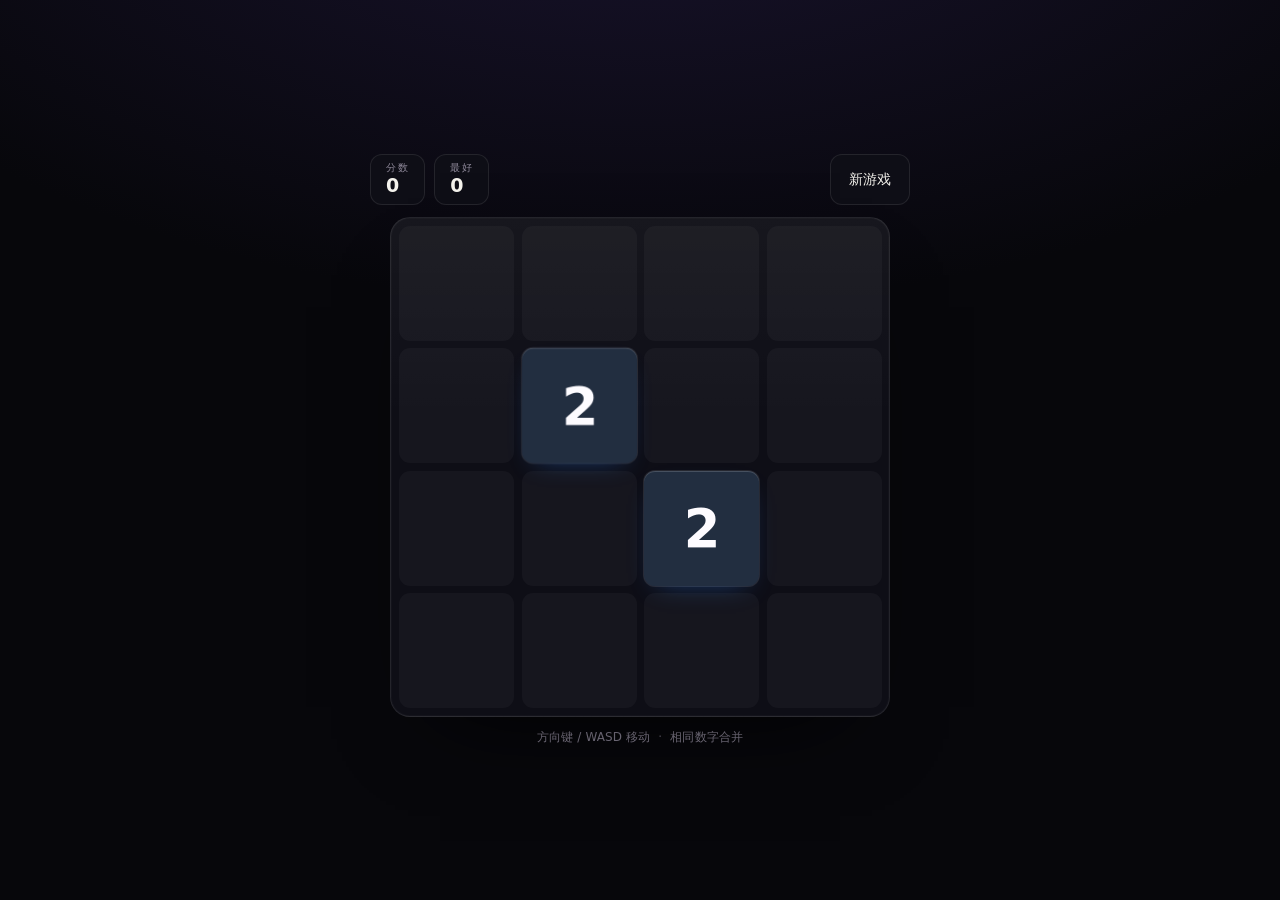
==== games/lattice/index.html @ f1bfd043 "改造为小游戏站:游戏墙 + 《晶格》" ====
<!doctype html>
<html lang="zh-CN">
<head>
  <meta charset="utf-8" />
  <meta name="viewport" content="width=device-width, initial-scale=1, viewport-fit=cover, user-scalable=no" />
  <title>晶格 · Lattice</title>
  <meta name="theme-color" content="#07070b" />
  <link rel="icon" type="image/svg+xml" href="../../assets/favicon.svg" />

  <script>
    (function () {
      var saved = null;
      try { saved = localStorage.getItem('theme'); } catch (e) {}
      var dark = saved ? saved === 'dark' : true;
      document.documentElement.dataset.theme = dark ? 'dark' : 'light';
    })();
  </script>

  <style>
    :root {
      --bg: #07070b;
      --panel: #0e0e16;
      --line: rgba(255, 255, 255, 0.09);
      --text: #f4f2ec;
      --dim: #8d8798;
      --accent: #ff6b35;
      --mono: ui-monospace, SFMono-Regular, Menlo, Consolas, monospace;
      --sans: ui-sans-serif, system-ui, -apple-system, "Segoe UI", "PingFang SC",
        "Hiragino Sans GB", "Microsoft YaHei", sans-serif;
    }

    * { box-sizing: border-box; }

    html, body { height: 100%; }

    body {
      margin: 0;
      display: flex;
      align-items: center;
      justify-content: center;
      min-height: 100vh;
      min-height: 100dvh;
      padding: 14px;
      overflow: hidden;
      background:
        radial-gradient(120% 90% at 50% -20%, #1a1430 0%, #07070b 60%),
        var(--bg);
      color: var(--text);
      font-family: var(--sans);
      -webkit-font-smoothing: antialiased;
      touch-action: manipulation;
      -webkit-tap-highlight-color: transparent;
    }

    .wrap {
      --size: min(92vw, 58dvh, 500px);
      width: 100%;
      max-width: 540px;
      display: flex;
      flex-direction: column;
      gap: 12px;
    }

    /* ── 顶部信息条 ── */
    .hud {
      display: flex;
      align-items: stretch;
      gap: 9px;
    }

    .hud-cell {
      display: flex;
      flex-direction: column;
      gap: 1px;
      padding: 7px 15px;
      border: 1px solid var(--line);
      border-radius: 12px;
      background: var(--panel);
      line-height: 1.15;
    }

    .hud-cell span {
      font-family: var(--mono);
      font-size: 10px;
      letter-spacing: 0.16em;
      color: var(--dim);
      text-transform: uppercase;
    }

    .hud-cell b {
      font-size: 19px;
      font-weight: 700;
      font-variant-numeric: tabular-nums;
      letter-spacing: -0.02em;
    }

    .new {
      margin-left: auto;
      align-self: stretch;
      padding: 0 18px;
      border: 1px solid var(--line);
      border-radius: 12px;
      background: var(--panel);
      color: var(--text);
      font-family: var(--sans);
      font-size: 13.5px;
      font-weight: 550;
      cursor: pointer;
      transition: border-color 0.2s ease, transform 0.15s ease, background-color 0.2s ease;
    }

    .new:hover { border-color: rgba(255, 255, 255, 0.24); transform: translateY(-1px); }
    .new:active { transform: translateY(0) scale(0.985); }

    /* ── 棋盘 ── */
    .board {
      position: relative;
      width: var(--size);
      height: var(--size);
      margin: 0 auto;
      padding: 8px;
      display: grid;
      grid-template-columns: repeat(4, 1fr);
      grid-template-rows: repeat(4, 1fr);
      gap: 8px;
      border: 1px solid var(--line);
      border-radius: 20px;
      background:
        linear-gradient(180deg, rgba(255, 255, 255, 0.035), transparent 40%),
        var(--panel);
      box-shadow: 0 40px 90px -50px #000, inset 0 0 0 1px rgba(255, 255, 255, 0.02);
      touch-action: none;
      user-select: none;
      -webkit-user-select: none;
    }

    .cell {
      position: relative;
      display: grid;
      place-items: center;
      border-radius: 11px;
      background: rgba(255, 255, 255, 0.035);
      box-shadow: none;
      color: transparent;
      font-size: calc(var(--size) / 9.5);
      font-weight: 700;
      font-variant-numeric: tabular-nums;
      letter-spacing: -0.03em;
      transition: background-color 0.12s ease, box-shadow 0.25s ease, color 0.12s ease;
      will-change: transform;
    }

    .cell[data-v="128"],
    .cell[data-v="256"],
    .cell[data-v="512"],
    .cell[data-v="1024"],
    .cell[data-v="2048"] { font-size: calc(var(--size) / 11.5); }

    @keyframes pop {
      0% { transform: scale(0.82); }
      62% { transform: scale(1.05); }
      100% { transform: scale(1); }
    }

    .cell.pop { animation: pop 0.17s cubic-bezier(0.2, 0.7, 0.3, 1); }

    /* ── 提示 ── */
    .tips {
      display: flex;
      align-items: center;
      justify-content: center;
      gap: 8px;
      font-size: 12px;
      color: var(--dim);
      letter-spacing: 0.01em;
    }

    .tips .sep { opacity: 0.5; }

    @media (hover: none) {
      .tips .desk { display: none; }
    }

    @media (hover: hover) {
      .tips .touch { display: none; }
    }

    /* ── 结束遮罩 ── */
    .overlay {
      position: fixed;
      inset: 0;
      z-index: 10;
      display: grid;
      place-items: center;
      padding: 24px;
      background: rgba(6, 6, 10, 0.84);
      -webkit-backdrop-filter: blur(7px);
      backdrop-filter: blur(7px);
      animation: fade 0.28s ease both;
    }

    .overlay[hidden] { display: none; }

    @keyframes fade { from { opacity: 0; } to { opacity: 1; } }

    .panel {
      width: 100%;
      max-width: 300px;
      padding: 26px 26px 24px;
      border: 1px solid rgba(255, 255, 255, 0.11);
      border-radius: 20px;
      background: linear-gradient(180deg, #17131f, #0b0b11);
      box-shadow: 0 40px 90px -40px #000;
      text-align: center;
    }

    .ov-tag {
      margin: 0 0 12px;
      font-family: var(--mono);
      font-size: 10.5px;
      letter-spacing: 0.3em;
      color: var(--dim);
      text-transform: uppercase;
    }

    .ov-score {
      margin: 0 0 20px;
      display: flex;
      flex-direction: column;
      gap: 5px;
    }

    .ov-score b {
      font-size: 46px;
      line-height: 1;
      letter-spacing: -0.04em;
      color: #fff;
    }

    .ov-score span {
      font-family: var(--mono);
      font-size: 11.5px;
      letter-spacing: 0.08em;
      color: var(--dim);
    }

    .panel .new {
      margin: 0;
      width: 100%;
      padding: 12px 0;
      background: var(--accent);
      border-color: transparent;
      color: #1a0b04;
      font-weight: 650;
      font-size: 14.5px;
    }

    .panel .new:hover { background: #ff7d4d; }

    @media (prefers-reduced-motion: reduce) {
      *, *::before, *::after {
        animation-duration: 0.01ms !important;
        transition-duration: 0.01ms !important;
      }
    }
  </style>
</head>

<body>
  <div class="wrap">
    <header class="hud">
      <div class="hud-cell"><span>分数</span><b id="score">0</b></div>
      <div class="hud-cell"><span>最好</span><b id="best">0</b></div>
      <button class="new" id="newBtn" type="button">新游戏</button>
    </header>

    <main class="board" id="board" aria-label="晶格棋盘"></main>

    <footer class="tips">
      <span class="touch">滑动屏幕移动</span>
      <span class="desk">方向键 / WASD 移动</span>
      <span class="sep">·</span>
      <span>相同数字合并</span>
    </footer>

    <div class="overlay" id="overlay" hidden>
      <div class="panel" role="dialog" aria-label="游戏结束">
        <p class="ov-tag">Game Over</p>
        <p class="ov-score">
          <b id="finalScore">0</b>
          <span id="ovBest">最好 0</span>
        </p>
        <button class="new" id="againBtn" type="button">再来一局</button>
      </div>
    </div>
  </div>

  <script>
    (function () {
      'use strict';

      var N = 4;
      var KEY = 'xg:best:lattice';
      var SLUG = 'lattice';

      var boardEl = document.getElementById('board');
      var scoreEl = document.getElementById('score');
      var bestEl = document.getElementById('best');
      var overlay = document.getElementById('overlay');
      var finalEl = document.getElementById('finalScore');
      var ovBestEl = document.getElementById('ovBest');

      var cells = [];
      var grid = [];
      var prev = [];
      var score = 0;
      var best = 0;
      var over = false;

      try { best = parseInt(localStorage.getItem(KEY) || '0', 10) || 0; } catch (e) { best = 0; }

      /* 建格子 */
      for (var i = 0; i < N * N; i++) {
        var cell = document.createElement('div');
        cell.className = 'cell';
        cell.dataset.v = '0';
        boardEl.appendChild(cell);
        cells.push(cell);
      }

      /* 数值越大,颜色从冷紫走到暖橙 —— 这就是"The lattice heats up" */
      function palette(v) {
        var t = Math.log2(v);            // 1 (2) … 11 (2048)
        var hue = 236 - t * 21;          // 236 → 5
        var sat = 26 + t * 5;
        var light = 15 + t * 4.2;
        return {
          bg: 'hsl(' + hue + ' ' + sat + '% ' + light + '%)',
          glow: 'hsla(' + hue + ' 92% 58% / 0.45)'
        };
      }

      function flat() {
        var out = [];
        for (var r = 0; r < N; r++) {
          for (var c = 0; c < N; c++) out.push(grid[r][c]);
        }
        return out;
      }

      function saveBest() {
        try { localStorage.setItem(KEY, String(best)); } catch (e) {}
        try {
          if (window.parent && window.parent !== window) {
            window.parent.postMessage(
              { type: 'xg:score', slug: SLUG, score: score, best: best },
              '*'
            );
          }
        } catch (e) {}
      }

      function render() {
        for (var r = 0; r < N; r++) {
          for (var c = 0; c < N; c++) {
            var idx = r * N + c;
            var v = grid[r][c];
            var el = cells[idx];

            el.dataset.v = v ? String(v) : '0';
            el.textContent = v ? String(v) : '';

            if (v) {
              var p = palette(v);
              el.style.background = p.bg;
              el.style.color = '#fdfbff';
              el.style.boxShadow =
                '0 0 0 1px rgba(255,255,255,0.10), 0 10px 26px -14px ' + p.glow +
                ', inset 0 1px 0 rgba(255,255,255,0.16)';
            } else {
              el.style.background = 'rgba(255,255,255,0.035)';
              el.style.color = 'transparent';
              el.style.boxShadow = 'none';
            }

            // 新出现或刚合并的格子弹一下
            if (v && prev[idx] !== v) {
              el.classList.remove('pop');
              void el.offsetWidth;
              el.classList.add('pop');
            }
          }
        }

        prev = flat();
        scoreEl.textContent = String(score);

        if (score > best) {
          best = score;
          saveBest();
        }
        bestEl.textContent = String(best);
      }

      function empties() {
        var out = [];
        for (var r = 0; r < N; r++) {
          for (var c = 0; c < N; c++) {
            if (!grid[r][c]) out.push([r, c]);
          }
        }
        return out;
      }

      function addTile() {
        var slots = empties();
        if (!slots.length) return;
        var pick = slots[Math.floor(Math.random() * slots.length)];
        grid[pick[0]][pick[1]] = Math.random() < 0.9 ? 2 : 4;
      }

      function slide(line) {
        var vals = line.filter(Boolean);
        var out = [];
        for (var i = 0; i < vals.length; i++) {
          if (vals[i] === vals[i + 1]) {
            var merged = vals[i] * 2;
            out.push(merged);
            score += merged;
            i++;
          } else {
            out.push(vals[i]);
          }
        }
        while (out.length < N) out.push(0);
        return out;
      }

      function canMove() {
        for (var r = 0; r < N; r++) {
          for (var c = 0; c < N; c++) {
            var v = grid[r][c];
            if (!v) return true;
            if (c < N - 1 && grid[r][c + 1] === v) return true;
            if (r < N - 1 && grid[r + 1][c] === v) return true;
          }
        }
        return false;
      }

      function move(dir) {
        if (over) return;

        var before = flat().join(',');
        var r, c, line;

        if (dir === 'left' || dir === 'right') {
          for (r = 0; r < N; r++) {
            line = grid[r].slice();
            if (dir === 'right') line.reverse();
            line = slide(line);
            if (dir === 'right') line.reverse();
            grid[r] = line;
          }
        } else {
          for (c = 0; c < N; c++) {
            line = [];
            for (r = 0; r < N; r++) line.push(grid[r][c]);
            if (dir === 'down') line.reverse();
            line = slide(line);
            if (dir === 'down') line.reverse();
            for (r = 0; r < N; r++) grid[r][c] = line[r];
          }
        }

        if (flat().join(',') === before) return;

        addTile();
        render();

        if (!canMove()) end();
      }

      function end() {
        over = true;
        finalEl.textContent = String(score);
        ovBestEl.textContent = '最好 ' + best;
        overlay.hidden = false;
      }

      function reset() {
        grid = [];
        for (var r = 0; r < N; r++) {
          var row = [];
          for (var c = 0; c < N; c++) row.push(0);
          grid.push(row);
        }
        prev = [];
        for (var k = 0; k < N * N; k++) prev.push(0);

        score = 0;
        over = false;
        overlay.hidden = true;

        addTile();
        addTile();
        render();
      }

      /* ── 键盘 ── */
      var keys = {
        arrowleft: 'left', arrowright: 'right', arrowup: 'up', arrowdown: 'down',
        a: 'left', d: 'right', w: 'up', s: 'down', h: 'left', l: 'right', k: 'up', j: 'down'
      };

      document.addEventListener('keydown', function (e) {
        var dir = keys[String(e.key).toLowerCase()];
        if (!dir) return;
        e.preventDefault();
        if (!overlay.hidden) return;
        move(dir);
      }, { passive: false });

      /* ── 触屏滑动 ── */
      var startX = 0, startY = 0, tracking = false;

      boardEl.addEventListener('touchstart', function (e) {
        if (e.touches.length !== 1) return;
        tracking = true;
        startX = e.touches[0].clientX;
        startY = e.touches[0].clientY;
      }, { passive: true });

      boardEl.addEventListener('touchmove', function (e) {
        if (tracking && e.cancelable) e.preventDefault();
      }, { passive: false });

      boardEl.addEventListener('touchend', function (e) {
        if (!tracking) return;
        tracking = false;
        var t = e.changedTouches[0];
        var dx = t.clientX - startX;
        var dy = t.clientY - startY;
        var ax = Math.abs(dx), ay = Math.abs(dy);
        if (Math.max(ax, ay) < 22) return;
        move(ax > ay ? (dx > 0 ? 'right' : 'left') : (dy > 0 ? 'down' : 'up'));
      }, { passive: true });

      /* ── 鼠标拖拽(桌面端也能划) ── */
      var mDown = false, mX = 0, mY = 0;

      boardEl.addEventListener('mousedown', function (e) {
        mDown = true;
        mX = e.clientX;
        mY = e.clientY;
      });

      window.addEventListener('mouseup', function (e) {
        if (!mDown) return;
        mDown = false;
        var dx = e.clientX - mX;
        var dy = e.clientY - mY;
        var ax = Math.abs(dx), ay = Math.abs(dy);
        if (Math.max(ax, ay) < 26) return;
        if (!overlay.hidden) return;
        move(ax > ay ? (dx > 0 ? 'right' : 'left') : (dy > 0 ? 'down' : 'up'));
      });

      /* ── 按钮 ── */
      document.getElementById('newBtn').addEventListener('click', reset);
      document.getElementById('againBtn').addEventListener('click', reset);

      reset();
    })();
  </script>
</body>
</html>
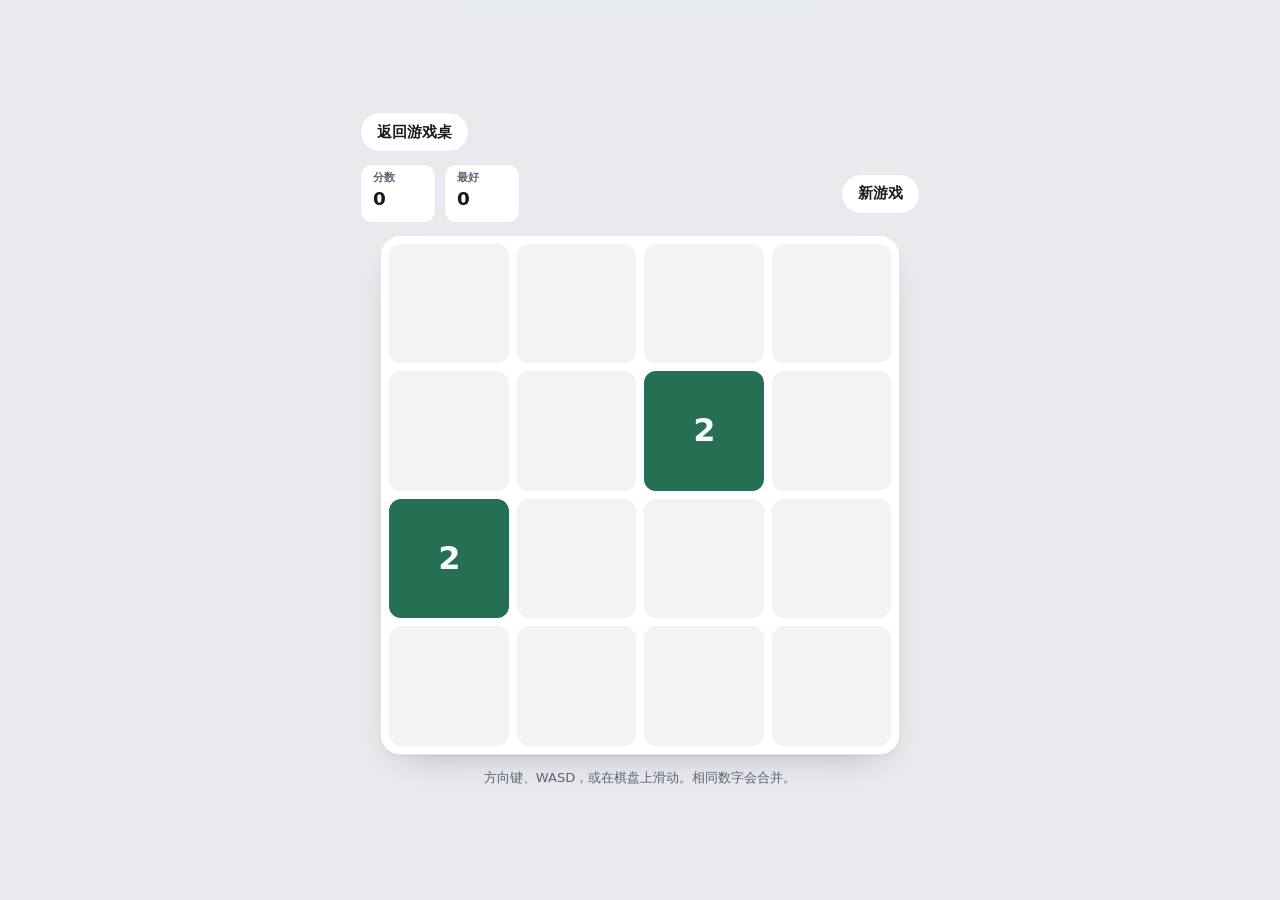
==== commit 2507c42a: "重做游戏桌：门户首页和五款可玩的小游戏 用静态页面替换原来的空游戏墙。首页是卡片目录，晶格、贪吃蛇、翻牌、脉冲和打砖块都可以在本机直接打开。  Co-authored-by: Xlattice0 <X" ====
--- a/games/lattice/index.html
+++ b/games/lattice/index.html
@@ -2,341 +2,109 @@
 <html lang="zh-CN">
 <head>
   <meta charset="utf-8" />
-  <meta name="viewport" content="width=device-width, initial-scale=1, viewport-fit=cover, user-scalable=no" />
-  <title>晶格 · Lattice</title>
-  <meta name="theme-color" content="#07070b" />
+  <meta name="viewport" content="width=device-width, initial-scale=1, viewport-fit=cover" />
+  <title>晶格 · XLattice</title>
+  <meta name="theme-color" content="#e8eaee" />
   <link rel="icon" type="image/svg+xml" href="../../assets/favicon.svg" />
-
-  <script>
-    (function () {
-      var saved = null;
-      try { saved = localStorage.getItem('theme'); } catch (e) {}
-      var dark = saved ? saved === 'dark' : true;
-      document.documentElement.dataset.theme = dark ? 'dark' : 'light';
-    })();
-  </script>
-
+  <link rel="stylesheet" href="../../assets/tokens.css" />
+  <link rel="stylesheet" href="../../assets/base.css" />
+  <link rel="stylesheet" href="../../assets/game.css" />
+  <script src="../../assets/boot.js"></script>
   <style>
-    :root {
-      --bg: #07070b;
-      --panel: #0e0e16;
-      --line: rgba(255, 255, 255, 0.09);
-      --text: #f4f2ec;
-      --dim: #8d8798;
-      --accent: #ff6b35;
-      --mono: ui-monospace, SFMono-Regular, Menlo, Consolas, monospace;
-      --sans: ui-sans-serif, system-ui, -apple-system, "Segoe UI", "PingFang SC",
-        "Hiragino Sans GB", "Microsoft YaHei", sans-serif;
-    }
-
-    * { box-sizing: border-box; }
-
-    html, body { height: 100%; }
-
-    body {
-      margin: 0;
-      display: flex;
-      align-items: center;
-      justify-content: center;
-      min-height: 100vh;
-      min-height: 100dvh;
-      padding: 14px;
-      overflow: hidden;
-      background:
-        radial-gradient(120% 90% at 50% -20%, #1a1430 0%, #07070b 60%),
-        var(--bg);
-      color: var(--text);
-      font-family: var(--sans);
-      -webkit-font-smoothing: antialiased;
-      touch-action: manipulation;
-      -webkit-tap-highlight-color: transparent;
-    }
-
-    .wrap {
-      --size: min(92vw, 58dvh, 500px);
-      width: 100%;
-      max-width: 540px;
-      display: flex;
-      flex-direction: column;
-      gap: 12px;
-    }
-
-    /* ── 顶部信息条 ── */
-    .hud {
-      display: flex;
-      align-items: stretch;
-      gap: 9px;
-    }
-
-    .hud-cell {
-      display: flex;
-      flex-direction: column;
-      gap: 1px;
-      padding: 7px 15px;
-      border: 1px solid var(--line);
-      border-radius: 12px;
-      background: var(--panel);
-      line-height: 1.15;
-    }
-
-    .hud-cell span {
-      font-family: var(--mono);
-      font-size: 10px;
-      letter-spacing: 0.16em;
-      color: var(--dim);
-      text-transform: uppercase;
-    }
-
-    .hud-cell b {
-      font-size: 19px;
-      font-weight: 700;
-      font-variant-numeric: tabular-nums;
-      letter-spacing: -0.02em;
-    }
-
-    .new {
-      margin-left: auto;
-      align-self: stretch;
-      padding: 0 18px;
-      border: 1px solid var(--line);
-      border-radius: 12px;
-      background: var(--panel);
-      color: var(--text);
-      font-family: var(--sans);
-      font-size: 13.5px;
-      font-weight: 550;
-      cursor: pointer;
-      transition: border-color 0.2s ease, transform 0.15s ease, background-color 0.2s ease;
-    }
-
-    .new:hover { border-color: rgba(255, 255, 255, 0.24); transform: translateY(-1px); }
-    .new:active { transform: translateY(0) scale(0.985); }
-
-    /* ── 棋盘 ── */
     .board {
-      position: relative;
-      width: var(--size);
-      height: var(--size);
+      width: min(100%, 520px, calc(100dvh - 190px));
+      aspect-ratio: 1;
       margin: 0 auto;
-      padding: 8px;
       display: grid;
       grid-template-columns: repeat(4, 1fr);
       grid-template-rows: repeat(4, 1fr);
       gap: 8px;
+      padding: 8px;
       border: 1px solid var(--line);
       border-radius: 20px;
-      background:
-        linear-gradient(180deg, rgba(255, 255, 255, 0.035), transparent 40%),
-        var(--panel);
-      box-shadow: 0 40px 90px -50px #000, inset 0 0 0 1px rgba(255, 255, 255, 0.02);
+      background: var(--surface);
+      box-shadow: var(--shadow);
       touch-action: none;
       user-select: none;
-      -webkit-user-select: none;
     }
-
     .cell {
-      position: relative;
       display: grid;
       place-items: center;
-      border-radius: 11px;
-      background: rgba(255, 255, 255, 0.035);
-      box-shadow: none;
-      color: transparent;
-      font-size: calc(var(--size) / 9.5);
+      border-radius: 12px;
+      background: rgba(23, 25, 30, 0.05);
       font-weight: 700;
       font-variant-numeric: tabular-nums;
-      letter-spacing: -0.03em;
-      transition: background-color 0.12s ease, box-shadow 0.25s ease, color 0.12s ease;
-      will-change: transform;
+      letter-spacing: -0.04em;
+      font-size: clamp(1.15rem, 5.6vw, 2rem);
     }
-
-    .cell[data-v="128"],
-    .cell[data-v="256"],
-    .cell[data-v="512"],
-    .cell[data-v="1024"],
-    .cell[data-v="2048"] { font-size: calc(var(--size) / 11.5); }
-
-    @keyframes pop {
-      0% { transform: scale(0.82); }
-      62% { transform: scale(1.05); }
-      100% { transform: scale(1); }
-    }
-
-    .cell.pop { animation: pop 0.17s cubic-bezier(0.2, 0.7, 0.3, 1); }
-
-    /* ── 提示 ── */
-    .tips {
-      display: flex;
-      align-items: center;
-      justify-content: center;
-      gap: 8px;
-      font-size: 12px;
-      color: var(--dim);
-      letter-spacing: 0.01em;
-    }
-
-    .tips .sep { opacity: 0.5; }
-
-    @media (hover: none) {
-      .tips .desk { display: none; }
-    }
-
-    @media (hover: hover) {
-      .tips .touch { display: none; }
-    }
-
-    /* ── 结束遮罩 ── */
-    .overlay {
-      position: fixed;
-      inset: 0;
-      z-index: 10;
-      display: grid;
-      place-items: center;
-      padding: 24px;
-      background: rgba(6, 6, 10, 0.84);
-      -webkit-backdrop-filter: blur(7px);
-      backdrop-filter: blur(7px);
-      animation: fade 0.28s ease both;
-    }
-
-    .overlay[hidden] { display: none; }
-
-    @keyframes fade { from { opacity: 0; } to { opacity: 1; } }
-
-    .panel {
-      width: 100%;
-      max-width: 300px;
-      padding: 26px 26px 24px;
-      border: 1px solid rgba(255, 255, 255, 0.11);
-      border-radius: 20px;
-      background: linear-gradient(180deg, #17131f, #0b0b11);
-      box-shadow: 0 40px 90px -40px #000;
-      text-align: center;
-    }
-
-    .ov-tag {
-      margin: 0 0 12px;
-      font-family: var(--mono);
-      font-size: 10.5px;
-      letter-spacing: 0.3em;
-      color: var(--dim);
-      text-transform: uppercase;
-    }
-
-    .ov-score {
-      margin: 0 0 20px;
-      display: flex;
-      flex-direction: column;
-      gap: 5px;
-    }
-
-    .ov-score b {
-      font-size: 46px;
-      line-height: 1;
-      letter-spacing: -0.04em;
-      color: #fff;
-    }
-
-    .ov-score span {
-      font-family: var(--mono);
-      font-size: 11.5px;
-      letter-spacing: 0.08em;
-      color: var(--dim);
-    }
-
-    .panel .new {
-      margin: 0;
-      width: 100%;
-      padding: 12px 0;
-      background: var(--accent);
-      border-color: transparent;
-      color: #1a0b04;
-      font-weight: 650;
-      font-size: 14.5px;
-    }
-
-    .panel .new:hover { background: #ff7d4d; }
-
-    @media (prefers-reduced-motion: reduce) {
-      *, *::before, *::after {
-        animation-duration: 0.01ms !important;
-        transition-duration: 0.01ms !important;
-      }
-    }
+    [data-theme="dark"] .cell { background: rgba(255, 255, 255, 0.05); }
+    .cell[data-len="3"] { font-size: clamp(1rem, 4.6vw, 1.55rem); }
+    .cell[data-len="4"] { font-size: clamp(0.85rem, 3.8vw, 1.25rem); }
+    @keyframes pop { from { transform: scale(0.84); } to { transform: scale(1); } }
+    .cell.pop { animation: pop 0.16s ease; }
   </style>
 </head>
-
 <body>
-  <div class="wrap">
+  <div class="game">
+    <a class="btn btn-ghost standalone-back" href="../../">返回游戏桌</a>
     <header class="hud">
-      <div class="hud-cell"><span>分数</span><b id="score">0</b></div>
-      <div class="hud-cell"><span>最好</span><b id="best">0</b></div>
-      <button class="new" id="newBtn" type="button">新游戏</button>
+      <div class="stat"><span class="stat-k">分数</span><b id="score">0</b></div>
+      <div class="stat"><span class="stat-k">最好</span><b id="best">0</b></div>
+      <button class="btn btn-ghost spacer" id="newBtn" type="button">新游戏</button>
     </header>
-
-    <main class="board" id="board" aria-label="晶格棋盘"></main>
-
-    <footer class="tips">
-      <span class="touch">滑动屏幕移动</span>
-      <span class="desk">方向键 / WASD 移动</span>
-      <span class="sep">·</span>
-      <span>相同数字合并</span>
-    </footer>
-
+    <div class="board" id="board" role="group" aria-label="晶格棋盘"></div>
+    <p class="toast" id="toast" hidden>到 2048 了。还可以继续。</p>
+    <p class="hint">方向键、WASD，或在棋盘上滑动。相同数字会合并。</p>
+    <p class="sr-only" id="live" aria-live="polite"></p>
     <div class="overlay" id="overlay" hidden>
-      <div class="panel" role="dialog" aria-label="游戏结束">
-        <p class="ov-tag">Game Over</p>
-        <p class="ov-score">
-          <b id="finalScore">0</b>
-          <span id="ovBest">最好 0</span>
-        </p>
-        <button class="new" id="againBtn" type="button">再来一局</button>
+      <div class="dialog" role="dialog" aria-modal="true" aria-labelledby="ovTitle">
+        <p class="dialog-kicker" id="ovTitle">这局结束</p>
+        <p class="dialog-score"><b id="finalScore">0</b><span id="finalMeta">最好 0</span></p>
+        <button class="btn btn-accent" id="againBtn" type="button">再来一局</button>
       </div>
     </div>
   </div>
-
+  <script src="../../assets/game-bridge.js"></script>
   <script>
     (function () {
       'use strict';
 
       var N = 4;
-      var KEY = 'xg:best:lattice';
       var SLUG = 'lattice';
-
       var boardEl = document.getElementById('board');
       var scoreEl = document.getElementById('score');
       var bestEl = document.getElementById('best');
       var overlay = document.getElementById('overlay');
       var finalEl = document.getElementById('finalScore');
-      var ovBestEl = document.getElementById('ovBest');
+      var metaEl = document.getElementById('finalMeta');
+      var toast = document.getElementById('toast');
+      var live = document.getElementById('live');
+      var againBtn = document.getElementById('againBtn');
 
       var cells = [];
       var grid = [];
       var prev = [];
       var score = 0;
-      var best = 0;
+      var best = window.XGame.readBest(SLUG);
       var over = false;
-
-      try { best = parseInt(localStorage.getItem(KEY) || '0', 10) || 0; } catch (e) { best = 0; }
-
-      /* 建格子 */
+      var reached = false;
+
       for (var i = 0; i < N * N; i++) {
         var cell = document.createElement('div');
         cell.className = 'cell';
-        cell.dataset.v = '0';
+        cell.setAttribute('aria-label', '空');
         boardEl.appendChild(cell);
         cells.push(cell);
       }
 
-      /* 数值越大,颜色从冷紫走到暖橙 —— 这就是"The lattice heats up" */
       function palette(v) {
-        var t = Math.log2(v);            // 1 (2) … 11 (2048)
-        var hue = 236 - t * 21;          // 236 → 5
-        var sat = 26 + t * 5;
-        var light = 15 + t * 4.2;
+        var t = Math.min(Math.log2(v), 12);
+        var hue = 168 - t * 12;
+        var sat = 46 + t * 4;
+        var light = 26 + t * 3.1;
         return {
           bg: 'hsl(' + hue + ' ' + sat + '% ' + light + '%)',
-          glow: 'hsla(' + hue + ' 92% 58% / 0.45)'
+          fg: light > 58 ? '#1a140c' : '#f7fbfa'
         };
       }
 
@@ -346,18 +114,6 @@
           for (var c = 0; c < N; c++) out.push(grid[r][c]);
         }
         return out;
-      }
-
-      function saveBest() {
-        try { localStorage.setItem(KEY, String(best)); } catch (e) {}
-        try {
-          if (window.parent && window.parent !== window) {
-            window.parent.postMessage(
-              { type: 'xg:score', slug: SLUG, score: score, best: best },
-              '*'
-            );
-          }
-        } catch (e) {}
       }
 
       function render() {
@@ -366,24 +122,18 @@
             var idx = r * N + c;
             var v = grid[r][c];
             var el = cells[idx];
-
             el.dataset.v = v ? String(v) : '0';
+            el.dataset.len = v ? String(String(v).length) : '0';
             el.textContent = v ? String(v) : '';
-
+            el.setAttribute('aria-label', v ? String(v) : '空');
             if (v) {
               var p = palette(v);
               el.style.background = p.bg;
-              el.style.color = '#fdfbff';
-              el.style.boxShadow =
-                '0 0 0 1px rgba(255,255,255,0.10), 0 10px 26px -14px ' + p.glow +
-                ', inset 0 1px 0 rgba(255,255,255,0.16)';
+              el.style.color = p.fg;
             } else {
-              el.style.background = 'rgba(255,255,255,0.035)';
-              el.style.color = 'transparent';
-              el.style.boxShadow = 'none';
+              el.style.background = '';
+              el.style.color = '';
             }
-
-            // 新出现或刚合并的格子弹一下
             if (v && prev[idx] !== v) {
               el.classList.remove('pop');
               void el.offsetWidth;
@@ -391,13 +141,12 @@
             }
           }
         }
-
         prev = flat();
         scoreEl.textContent = String(score);
-
         if (score > best) {
           best = score;
-          saveBest();
+          window.XGame.publish(SLUG, score, best);
+          live.textContent = '分数 ' + score;
         }
         bestEl.textContent = String(best);
       }
@@ -405,9 +154,7 @@
       function empties() {
         var out = [];
         for (var r = 0; r < N; r++) {
-          for (var c = 0; c < N; c++) {
-            if (!grid[r][c]) out.push([r, c]);
-          }
+          for (var c = 0; c < N; c++) if (!grid[r][c]) out.push([r, c]);
         }
         return out;
       }
@@ -419,6 +166,7 @@
         grid[pick[0]][pick[1]] = Math.random() < 0.9 ? 2 : 4;
       }
 
+      /* Merge a line toward index 0. Each tile merges at most once. */
       function slide(line) {
         var vals = line.filter(Boolean);
         var out = [];
@@ -448,12 +196,33 @@
         return false;
       }
 
+      function celebrate() {
+        if (reached) return;
+        for (var r = 0; r < N; r++) {
+          for (var c = 0; c < N; c++) {
+            if (grid[r][c] >= 2048) {
+              reached = true;
+              toast.hidden = false;
+              live.textContent = '到达 2048，可以继续';
+              return;
+            }
+          }
+        }
+      }
+
+      function end() {
+        over = true;
+        finalEl.textContent = String(score);
+        metaEl.textContent = '最好 ' + best;
+        overlay.hidden = false;
+        live.textContent = '这局结束，分数 ' + score;
+        againBtn.focus();
+      }
+
       function move(dir) {
         if (over) return;
-
         var before = flat().join(',');
         var r, c, line;
-
         if (dir === 'left' || dir === 'right') {
           for (r = 0; r < N; r++) {
             line = grid[r].slice();
@@ -472,20 +241,11 @@
             for (r = 0; r < N; r++) grid[r][c] = line[r];
           }
         }
-
         if (flat().join(',') === before) return;
-
         addTile();
         render();
-
+        celebrate();
         if (!canMove()) end();
-      }
-
-      function end() {
-        over = true;
-        finalEl.textContent = String(score);
-        ovBestEl.textContent = '最好 ' + best;
-        overlay.hidden = false;
       }
 
       function reset() {
@@ -497,79 +257,53 @@
         }
         prev = [];
         for (var k = 0; k < N * N; k++) prev.push(0);
-
         score = 0;
         over = false;
+        reached = false;
+        toast.hidden = true;
         overlay.hidden = true;
-
         addTile();
         addTile();
         render();
       }
 
-      /* ── 键盘 ── */
       var keys = {
         arrowleft: 'left', arrowright: 'right', arrowup: 'up', arrowdown: 'down',
-        a: 'left', d: 'right', w: 'up', s: 'down', h: 'left', l: 'right', k: 'up', j: 'down'
+        a: 'left', d: 'right', w: 'up', s: 'down',
+        h: 'left', l: 'right', k: 'up', j: 'down'
       };
 
       document.addEventListener('keydown', function (e) {
         var dir = keys[String(e.key).toLowerCase()];
         if (!dir) return;
+        if (e.target && e.target.closest && e.target.closest('button')) return;
         e.preventDefault();
         if (!overlay.hidden) return;
         move(dir);
-      }, { passive: false });
-
-      /* ── 触屏滑动 ── */
+      });
+
       var startX = 0, startY = 0, tracking = false;
-
-      boardEl.addEventListener('touchstart', function (e) {
-        if (e.touches.length !== 1) return;
+      boardEl.addEventListener('pointerdown', function (e) {
+        if (e.pointerType === 'mouse' && e.button !== 0) return;
         tracking = true;
-        startX = e.touches[0].clientX;
-        startY = e.touches[0].clientY;
-      }, { passive: true });
-
-      boardEl.addEventListener('touchmove', function (e) {
-        if (tracking && e.cancelable) e.preventDefault();
-      }, { passive: false });
-
-      boardEl.addEventListener('touchend', function (e) {
+        startX = e.clientX;
+        startY = e.clientY;
+        boardEl.setPointerCapture(e.pointerId);
+      });
+      boardEl.addEventListener('pointerup', function (e) {
         if (!tracking) return;
         tracking = false;
-        var t = e.changedTouches[0];
-        var dx = t.clientX - startX;
-        var dy = t.clientY - startY;
-        var ax = Math.abs(dx), ay = Math.abs(dy);
-        if (Math.max(ax, ay) < 22) return;
-        move(ax > ay ? (dx > 0 ? 'right' : 'left') : (dy > 0 ? 'down' : 'up'));
-      }, { passive: true });
-
-      /* ── 鼠标拖拽(桌面端也能划) ── */
-      var mDown = false, mX = 0, mY = 0;
-
-      boardEl.addEventListener('mousedown', function (e) {
-        mDown = true;
-        mX = e.clientX;
-        mY = e.clientY;
+        var dx = e.clientX - startX;
+        var dy = e.clientY - startY;
+        if (Math.max(Math.abs(dx), Math.abs(dy)) < 22) return;
+        if (!overlay.hidden) return;
+        move(Math.abs(dx) > Math.abs(dy) ? (dx > 0 ? 'right' : 'left') : (dy > 0 ? 'down' : 'up'));
       });
-
-      window.addEventListener('mouseup', function (e) {
-        if (!mDown) return;
-        mDown = false;
-        var dx = e.clientX - mX;
-        var dy = e.clientY - mY;
-        var ax = Math.abs(dx), ay = Math.abs(dy);
-        if (Math.max(ax, ay) < 26) return;
-        if (!overlay.hidden) return;
-        move(ax > ay ? (dx > 0 ? 'right' : 'left') : (dy > 0 ? 'down' : 'up'));
-      });
-
-      /* ── 按钮 ── */
+      boardEl.addEventListener('pointercancel', function () { tracking = false; });
+
       document.getElementById('newBtn').addEventListener('click', reset);
-      document.getElementById('againBtn').addEventListener('click', reset);
-
+      againBtn.addEventListener('click', reset);
+      bestEl.textContent = String(best);
       reset();
     })();
   </script>
--- a/assets/tokens.css
+++ b/assets/tokens.css
@@ -0,0 +1,46 @@
+/* Shared color and type tokens for the portal and the games. */
+
+:root {
+  color-scheme: light;
+  --bg: #f4f5f7;
+  --bg-tint: #e7f3ef;
+  --stage: #e8eaee;
+  --surface: #ffffff;
+  --surface-2: #f3f5f7;
+  --ink: #17191e;
+  --muted: #5c6370;
+  --line: rgba(23, 25, 30, 0.10);
+  --line-strong: rgba(23, 25, 30, 0.18);
+  --accent: #0f6e5c;
+  --accent-hover: #0c5b4c;
+  --on-accent: #ffffff;
+  --accent-soft: #e5f3ef;
+  --shadow: 0 1px 2px rgba(18, 22, 28, 0.05), 0 14px 36px -22px rgba(18, 22, 28, 0.38);
+  --shadow-lg: 0 22px 50px -28px rgba(18, 22, 28, 0.42);
+  --radius: 18px;
+  --radius-sm: 12px;
+  --sans: ui-sans-serif, system-ui, -apple-system, "Segoe UI", "PingFang SC",
+    "Hiragino Sans GB", "Noto Sans SC", "Microsoft YaHei", sans-serif;
+  --mono: ui-monospace, "SFMono-Regular", "SF Mono", Menlo, Consolas, "Liberation Mono", monospace;
+  --sidebar: 248px;
+  --max: 1040px;
+}
+
+[data-theme="dark"] {
+  color-scheme: dark;
+  --bg: #101216;
+  --bg-tint: #15241f;
+  --stage: #0c0e12;
+  --surface: #181b21;
+  --surface-2: #21252e;
+  --ink: #f2f4f7;
+  --muted: #a7adb8;
+  --line: rgba(255, 255, 255, 0.10);
+  --line-strong: rgba(255, 255, 255, 0.18);
+  --accent: #7ddec8;
+  --accent-hover: #9ae8d6;
+  --on-accent: #06241e;
+  --accent-soft: rgba(125, 222, 200, 0.14);
+  --shadow: 0 1px 2px rgba(0, 0, 0, 0.45), 0 16px 40px -24px rgba(0, 0, 0, 0.75);
+  --shadow-lg: 0 24px 60px -28px rgba(0, 0, 0, 0.8);
+}
--- a/assets/base.css
+++ b/assets/base.css
@@ -0,0 +1,102 @@
+/* Reset and controls shared by the portal, play shell, and games. */
+
+*,
+*::before,
+*::after { box-sizing: border-box; }
+
+html { scroll-behavior: smooth; -webkit-text-size-adjust: 100%; }
+
+body {
+  margin: 0;
+  background: var(--bg);
+  color: var(--ink);
+  font-family: var(--sans);
+  font-size: 16px;
+  line-height: 1.6;
+  -webkit-font-smoothing: antialiased;
+}
+
+h1, h2, h3, p, ul { margin: 0; padding: 0; }
+h1, h2, h3 { line-height: 1.18; letter-spacing: -0.03em; font-weight: 700; }
+ul { list-style: none; }
+img, svg { display: block; max-width: 100%; }
+button, input { font: inherit; color: inherit; }
+button { cursor: pointer; }
+a { color: inherit; text-decoration: none; }
+
+::selection { background: var(--accent-soft); color: var(--ink); }
+
+:focus { outline: none; }
+:focus-visible {
+  outline: 2px solid var(--accent);
+  outline-offset: 3px;
+}
+
+[hidden] { display: none !important; }
+
+.sr-only {
+  position: absolute;
+  width: 1px;
+  height: 1px;
+  padding: 0;
+  margin: -1px;
+  overflow: hidden;
+  clip: rect(0, 0, 0, 0);
+  white-space: nowrap;
+  border: 0;
+}
+
+.btn {
+  display: inline-flex;
+  align-items: center;
+  justify-content: center;
+  gap: 8px;
+  min-height: 40px;
+  padding: 0 16px;
+  border-radius: 999px;
+  border: 1px solid transparent;
+  font-weight: 650;
+  font-size: 0.92rem;
+  line-height: 1;
+  white-space: nowrap;
+  text-decoration: none;
+  transition: background-color 0.15s ease, border-color 0.15s ease, transform 0.15s ease;
+}
+
+.btn:hover { transform: translateY(-1px); }
+.btn:disabled { opacity: 0.45; cursor: not-allowed; transform: none; }
+
+.btn-accent { background: var(--accent); color: var(--on-accent); }
+.btn-accent:hover { background: var(--accent-hover); }
+
+.btn-ghost {
+  background: var(--surface);
+  border-color: var(--line);
+  color: var(--ink);
+}
+.btn-ghost:hover { border-color: var(--line-strong); }
+
+.icon-btn {
+  width: 40px;
+  height: 40px;
+  display: grid;
+  place-items: center;
+  flex: none;
+  border-radius: 12px;
+  border: 1px solid var(--line);
+  background: var(--surface);
+  color: var(--ink);
+  padding: 0;
+}
+.icon-btn:hover { border-color: var(--line-strong); }
+.icon-btn svg { width: 18px; height: 18px; }
+
+@media (prefers-reduced-motion: reduce) {
+  html { scroll-behavior: auto; }
+  *, *::before, *::after {
+    animation-duration: 0.01ms !important;
+    animation-iteration-count: 1 !important;
+    transition-duration: 0.01ms !important;
+  }
+  .btn:hover { transform: none; }
+}
--- a/assets/game.css
+++ b/assets/game.css
@@ -0,0 +1,128 @@
+/* Shared chrome for games running inside the play shell. */
+
+html, body { height: 100%; }
+
+body {
+  min-height: 100dvh;
+  display: flex;
+  justify-content: center;
+  align-items: center;
+  align-items: safe center;
+  padding: 18px 14px;
+  overflow-x: hidden;
+  background:
+    radial-gradient(900px 380px at 50% -20%, var(--bg-tint), transparent 60%),
+    var(--stage);
+}
+
+.game {
+  width: min(560px, 100%);
+  display: flex;
+  flex-direction: column;
+  gap: 12px;
+}
+
+.standalone-back { align-self: flex-start; }
+html.framed .standalone-back { display: none; }
+
+.hud { display: flex; flex-wrap: wrap; gap: 8px; align-items: center; }
+.hud .spacer { margin-left: auto; }
+
+.stat {
+  min-width: 76px;
+  padding: 6px 12px 8px;
+  border: 1px solid var(--line);
+  border-radius: 12px;
+  background: var(--surface);
+}
+.stat-k { display: block; color: var(--muted); font-size: 11px; font-weight: 650; line-height: 1.2; }
+.stat b {
+  font-size: 1.15rem;
+  font-weight: 700;
+  font-variant-numeric: tabular-nums;
+  letter-spacing: -0.03em;
+}
+
+.hint { text-align: center; color: var(--muted); font-size: 0.82rem; }
+
+.canvas-wrap {
+  position: relative;
+  width: min(100%, 520px);
+  margin: 0 auto;
+  display: grid;
+  place-items: center;
+  border: 1px solid var(--line);
+  border-radius: 18px;
+  overflow: hidden;
+  background: var(--surface);
+  box-shadow: var(--shadow);
+  touch-action: none;
+}
+.canvas-wrap canvas { display: block; touch-action: none; background: transparent; }
+
+.banner {
+  position: absolute;
+  inset: 0;
+  display: grid;
+  place-items: center;
+  padding: 16px;
+  background: rgba(255, 255, 255, 0.72);
+  color: var(--ink);
+  font-weight: 700;
+  font-size: 1.05rem;
+  text-align: center;
+  pointer-events: none;
+}
+[data-theme="dark"] .banner { background: rgba(12, 14, 18, 0.72); }
+
+.pad { display: grid; justify-items: center; gap: 8px; }
+.pad-row { display: flex; flex-wrap: wrap; gap: 8px; justify-content: center; }
+.pad button {
+  min-width: 56px;
+  min-height: 44px;
+  padding: 0 14px;
+  border: 1px solid var(--line);
+  border-radius: 12px;
+  background: var(--surface);
+  font-weight: 700;
+  font-size: 1.05rem;
+}
+.pad button:hover { border-color: var(--line-strong); }
+
+.toast { text-align: center; color: var(--accent); font-weight: 700; font-size: 0.92rem; }
+
+.overlay {
+  position: fixed;
+  inset: 0;
+  z-index: 20;
+  display: grid;
+  place-items: center;
+  padding: 20px;
+  background: rgba(16, 18, 22, 0.46);
+}
+.dialog {
+  width: min(100%, 320px);
+  padding: 24px 22px 20px;
+  border: 1px solid var(--line);
+  border-radius: 20px;
+  background: var(--surface);
+  box-shadow: var(--shadow-lg);
+  text-align: center;
+}
+.dialog-kicker {
+  color: var(--muted);
+  font-family: var(--mono);
+  font-size: 0.72rem;
+  letter-spacing: 0.16em;
+  text-transform: uppercase;
+}
+.dialog-score { margin: 10px 0 16px; }
+.dialog-score b {
+  display: block;
+  font-size: 2.7rem;
+  line-height: 1;
+  letter-spacing: -0.04em;
+  font-variant-numeric: tabular-nums;
+}
+.dialog-score span { color: var(--muted); font-size: 0.85rem; }
+.dialog .btn { width: 100%; }
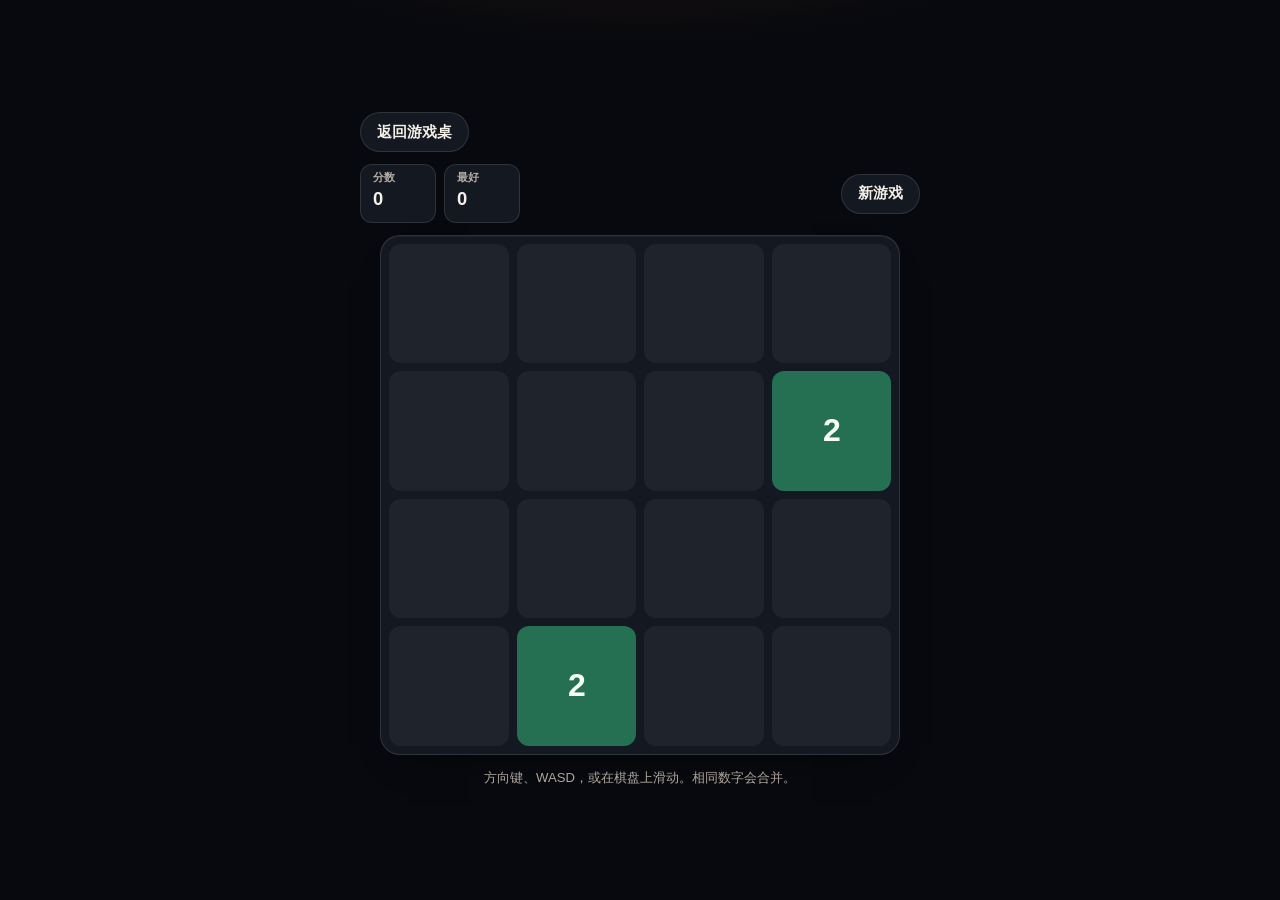
==== commit 5403be09: "把游戏桌改成夜间样式，并换上更完整的游戏 首页改用衬线和铜金色，封面换成场景插画。用三关横版的晶格冲刺换掉贪吃蛇，碎界和守核也补上粒子、音效和暂停。  Co-authored-by: Xlattice" ====
--- a/games/lattice/index.html
+++ b/games/lattice/index.html
@@ -64,6 +64,11 @@
       </div>
     </div>
   </div>
+  <style>
+    .fx { position: absolute; inset: 0; width: 100%; height: 100%; pointer-events: none; }
+    .board { position: relative; }
+  </style>
+  <script src="../../assets/audio.js"></script>
   <script src="../../assets/game-bridge.js"></script>
   <script>
     (function () {
@@ -86,6 +91,44 @@
       var prev = [];
       var score = 0;
       var best = window.XGame.readBest(SLUG);
+      var sparks = [];
+      var fx = document.createElement('canvas');
+      fx.className = 'fx';
+      boardEl.appendChild(fx);
+      var fxCtx = fx.getContext('2d');
+
+      function burst(el, big) {
+        var rect = boardEl.getBoundingClientRect();
+        var box = el.getBoundingClientRect();
+        var x = box.left - rect.left + box.width / 2;
+        var y = box.top - rect.top + box.height / 2;
+        for (var n = 0; n < (big ? 14 : 6); n++) {
+          var a = Math.random() * Math.PI * 2;
+          var s = 30 + Math.random() * (big ? 120 : 50);
+          sparks.push({ x: x, y: y, vx: Math.cos(a) * s, vy: Math.sin(a) * s, life: big ? 0.45 : 0.25, color: big ? '#e7a15a' : '#9ad7ff' });
+        }
+      }
+      function drawSparks(dt) {
+        var w = boardEl.clientWidth, h = boardEl.clientHeight;
+        var dpr = Math.min(window.devicePixelRatio || 1, 2);
+        if (fx.width !== Math.floor(w * dpr)) {
+          fx.width = Math.floor(w * dpr);
+          fx.height = Math.floor(h * dpr);
+        }
+        fxCtx.setTransform(dpr, 0, 0, dpr, 0, 0);
+        fxCtx.clearRect(0, 0, w, h);
+        for (var i = sparks.length - 1; i >= 0; i--) {
+          var s = sparks[i];
+          s.life -= dt;
+          s.x += s.vx * dt;
+          s.y += s.vy * dt;
+          if (s.life <= 0) { sparks.splice(i, 1); continue; }
+          fxCtx.globalAlpha = Math.max(0, s.life * 2);
+          fxCtx.fillStyle = s.color;
+          fxCtx.fillRect(s.x, s.y, 4, 4);
+        }
+        fxCtx.globalAlpha = 1;
+      }
       var over = false;
       var reached = false;
 
@@ -138,6 +181,7 @@
               el.classList.remove('pop');
               void el.offsetWidth;
               el.classList.add('pop');
+              if (prev[idx]) burst(el, v >= prev[idx] * 2);
             }
           }
         }
@@ -222,6 +266,7 @@
       function move(dir) {
         if (over) return;
         var before = flat().join(',');
+        var beforeScore = score;
         var r, c, line;
         if (dir === 'left' || dir === 'right') {
           for (r = 0; r < N; r++) {
@@ -242,6 +287,10 @@
           }
         }
         if (flat().join(',') === before) return;
+        if (window.XSound) {
+          if (score > beforeScore) window.XSound.coin();
+          else window.XSound.tap();
+        }
         addTile();
         render();
         celebrate();
@@ -304,6 +353,13 @@
       document.getElementById('newBtn').addEventListener('click', reset);
       againBtn.addEventListener('click', reset);
       bestEl.textContent = String(best);
+      var sparkLast = performance.now();
+      function sparkFrame(now) {
+        drawSparks(Math.min(0.05, (now - sparkLast) / 1000));
+        sparkLast = now;
+        requestAnimationFrame(sparkFrame);
+      }
+      requestAnimationFrame(sparkFrame);
       reset();
     })();
   </script>
--- a/assets/tokens.css
+++ b/assets/tokens.css
@@ -1,46 +1,48 @@
-/* Shared color and type tokens for the portal and the games. */
+/* Night cabinet. Dark is the design; light is the same materials in daylight. */
 
-:root {
-  color-scheme: light;
-  --bg: #f4f5f7;
-  --bg-tint: #e7f3ef;
-  --stage: #e8eaee;
-  --surface: #ffffff;
-  --surface-2: #f3f5f7;
-  --ink: #17191e;
-  --muted: #5c6370;
-  --line: rgba(23, 25, 30, 0.10);
-  --line-strong: rgba(23, 25, 30, 0.18);
-  --accent: #0f6e5c;
-  --accent-hover: #0c5b4c;
-  --on-accent: #ffffff;
-  --accent-soft: #e5f3ef;
-  --shadow: 0 1px 2px rgba(18, 22, 28, 0.05), 0 14px 36px -22px rgba(18, 22, 28, 0.38);
-  --shadow-lg: 0 22px 50px -28px rgba(18, 22, 28, 0.42);
-  --radius: 18px;
-  --radius-sm: 12px;
-  --sans: ui-sans-serif, system-ui, -apple-system, "Segoe UI", "PingFang SC",
-    "Hiragino Sans GB", "Noto Sans SC", "Microsoft YaHei", sans-serif;
-  --mono: ui-monospace, "SFMono-Regular", "SF Mono", Menlo, Consolas, "Liberation Mono", monospace;
-  --sidebar: 248px;
-  --max: 1040px;
+:root,
+[data-theme="dark"] {
+  color-scheme: dark;
+  --bg: #090b10;
+  --bg-tint: #2a170c;
+  --stage: #07090e;
+  --surface: #131821;
+  --surface-2: #1c2330;
+  --ink: #f6f1e8;
+  --muted: #b7aea3;
+  --line: rgba(246, 241, 232, 0.12);
+  --line-strong: rgba(246, 241, 232, 0.24);
+  --accent: #e7a15a;
+  --accent-hover: #ffc892;
+  --on-accent: #2a1606;
+  --accent-soft: rgba(231, 161, 90, 0.16);
+  --ice: #9ad7ff;
+  --shadow: 0 1px 0 rgba(255, 255, 255, 0.04) inset, 0 18px 40px -28px rgba(0, 0, 0, 0.8);
+  --shadow-lg: 0 30px 70px -32px rgba(0, 0, 0, 0.85), 0 0 40px -18px rgba(231, 161, 90, 0.35);
+  --radius: 22px;
+  --sidebar: 252px;
+  --max: 1120px;
+  --serif: "Noto Serif SC", Fraunces, "Songti SC", "Noto Serif CJK SC", serif;
+  --sans: Outfit, "PingFang SC", "Hiragino Sans GB", "Noto Sans SC", "Microsoft YaHei", sans-serif;
+  --mono: ui-monospace, "SFMono-Regular", Menlo, Consolas, monospace;
 }
 
-[data-theme="dark"] {
-  color-scheme: dark;
-  --bg: #101216;
-  --bg-tint: #15241f;
-  --stage: #0c0e12;
-  --surface: #181b21;
-  --surface-2: #21252e;
-  --ink: #f2f4f7;
-  --muted: #a7adb8;
-  --line: rgba(255, 255, 255, 0.10);
-  --line-strong: rgba(255, 255, 255, 0.18);
-  --accent: #7ddec8;
-  --accent-hover: #9ae8d6;
-  --on-accent: #06241e;
-  --accent-soft: rgba(125, 222, 200, 0.14);
-  --shadow: 0 1px 2px rgba(0, 0, 0, 0.45), 0 16px 40px -24px rgba(0, 0, 0, 0.75);
-  --shadow-lg: 0 24px 60px -28px rgba(0, 0, 0, 0.8);
+[data-theme="light"] {
+  color-scheme: light;
+  --bg: #f3eee6;
+  --bg-tint: #f6d7b4;
+  --stage: #e7e0d4;
+  --surface: #fffaf3;
+  --surface-2: #f4ecdf;
+  --ink: #1b140f;
+  --muted: #6e6256;
+  --line: rgba(27, 20, 15, 0.12);
+  --line-strong: rgba(27, 20, 15, 0.22);
+  --accent: #b86a24;
+  --accent-hover: #8d4e12;
+  --on-accent: #fff8f0;
+  --accent-soft: rgba(184, 106, 36, 0.14);
+  --ice: #1d6f93;
+  --shadow: 0 1px 2px rgba(70, 42, 16, 0.05), 0 16px 36px -24px rgba(70, 42, 16, 0.35);
+  --shadow-lg: 0 28px 60px -30px rgba(70, 42, 16, 0.4);
 }
--- a/assets/base.css
+++ b/assets/base.css
@@ -10,7 +10,7 @@
   margin: 0;
   background: var(--bg);
   color: var(--ink);
-  font-family: var(--sans);
+  font-family: var(--sans, Outfit, "PingFang SC", "Noto Sans SC", sans-serif);
   font-size: 16px;
   line-height: 1.6;
   -webkit-font-smoothing: antialiased;
